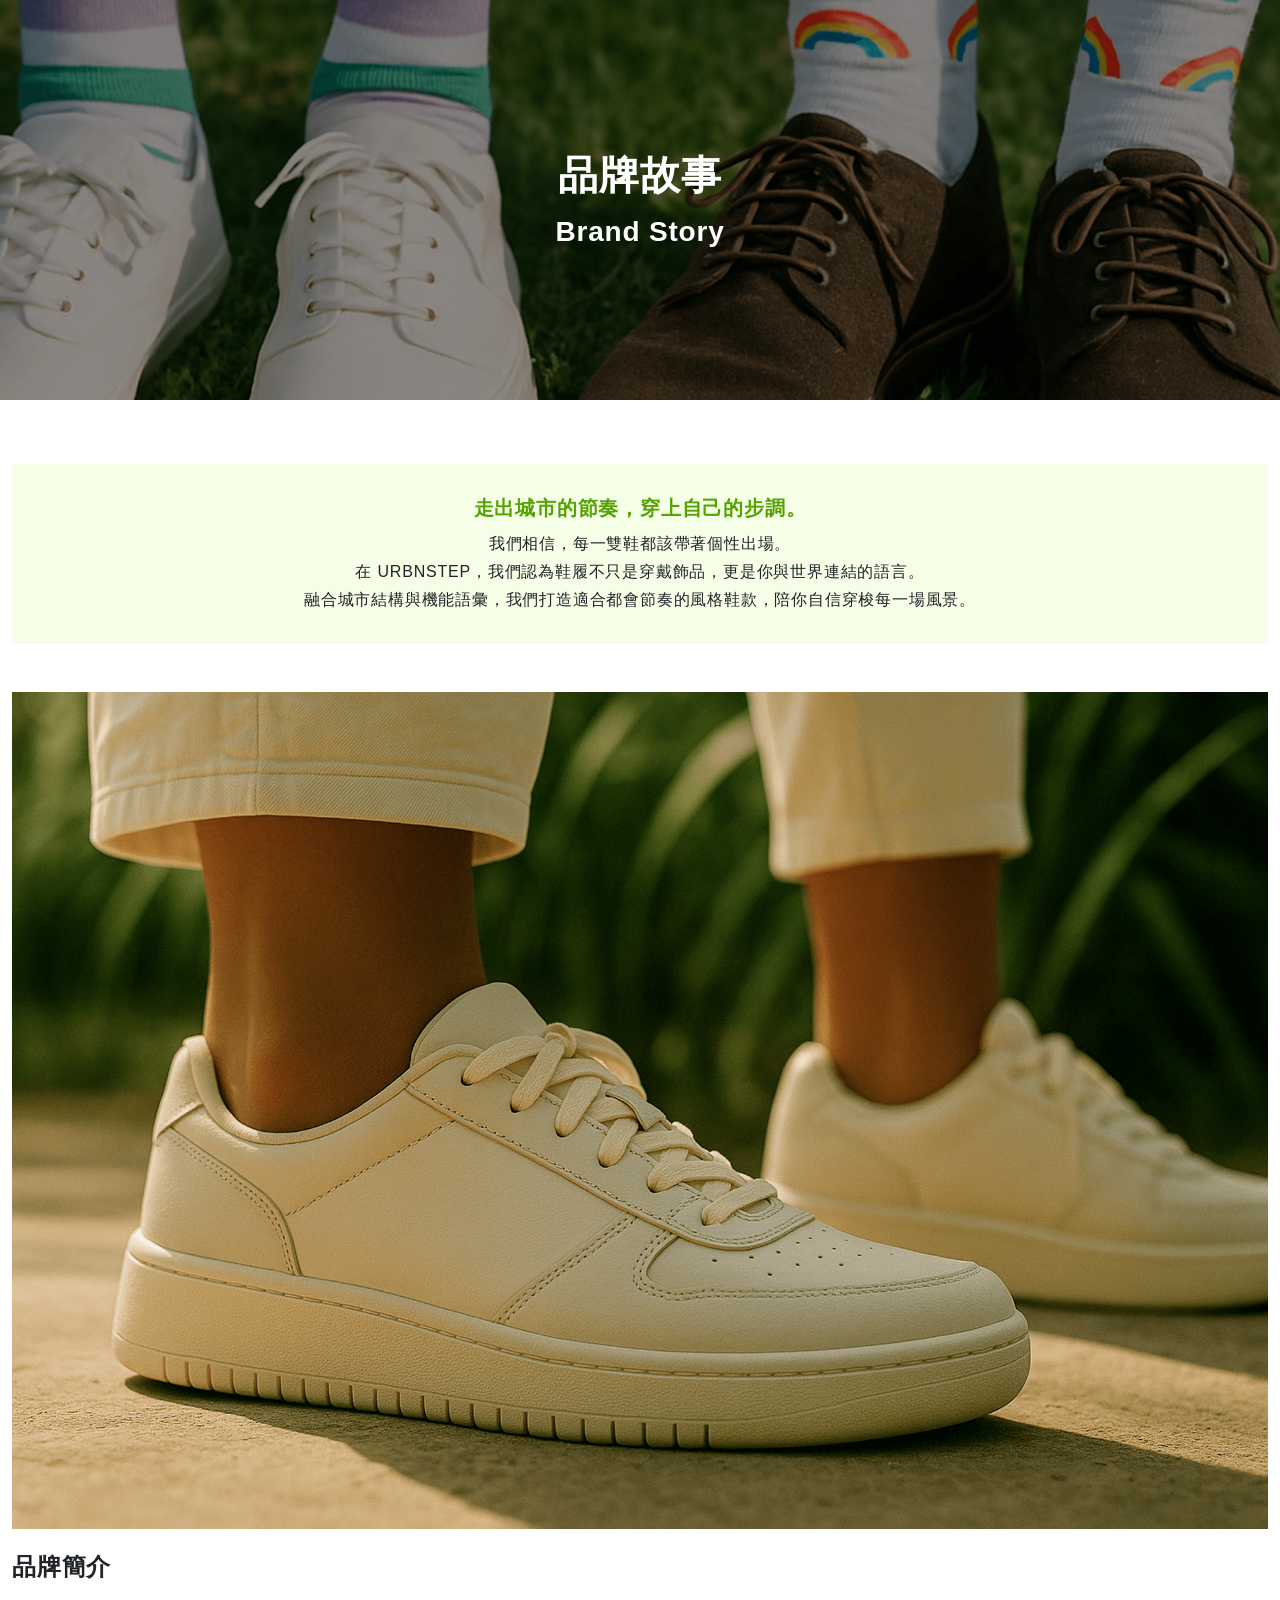
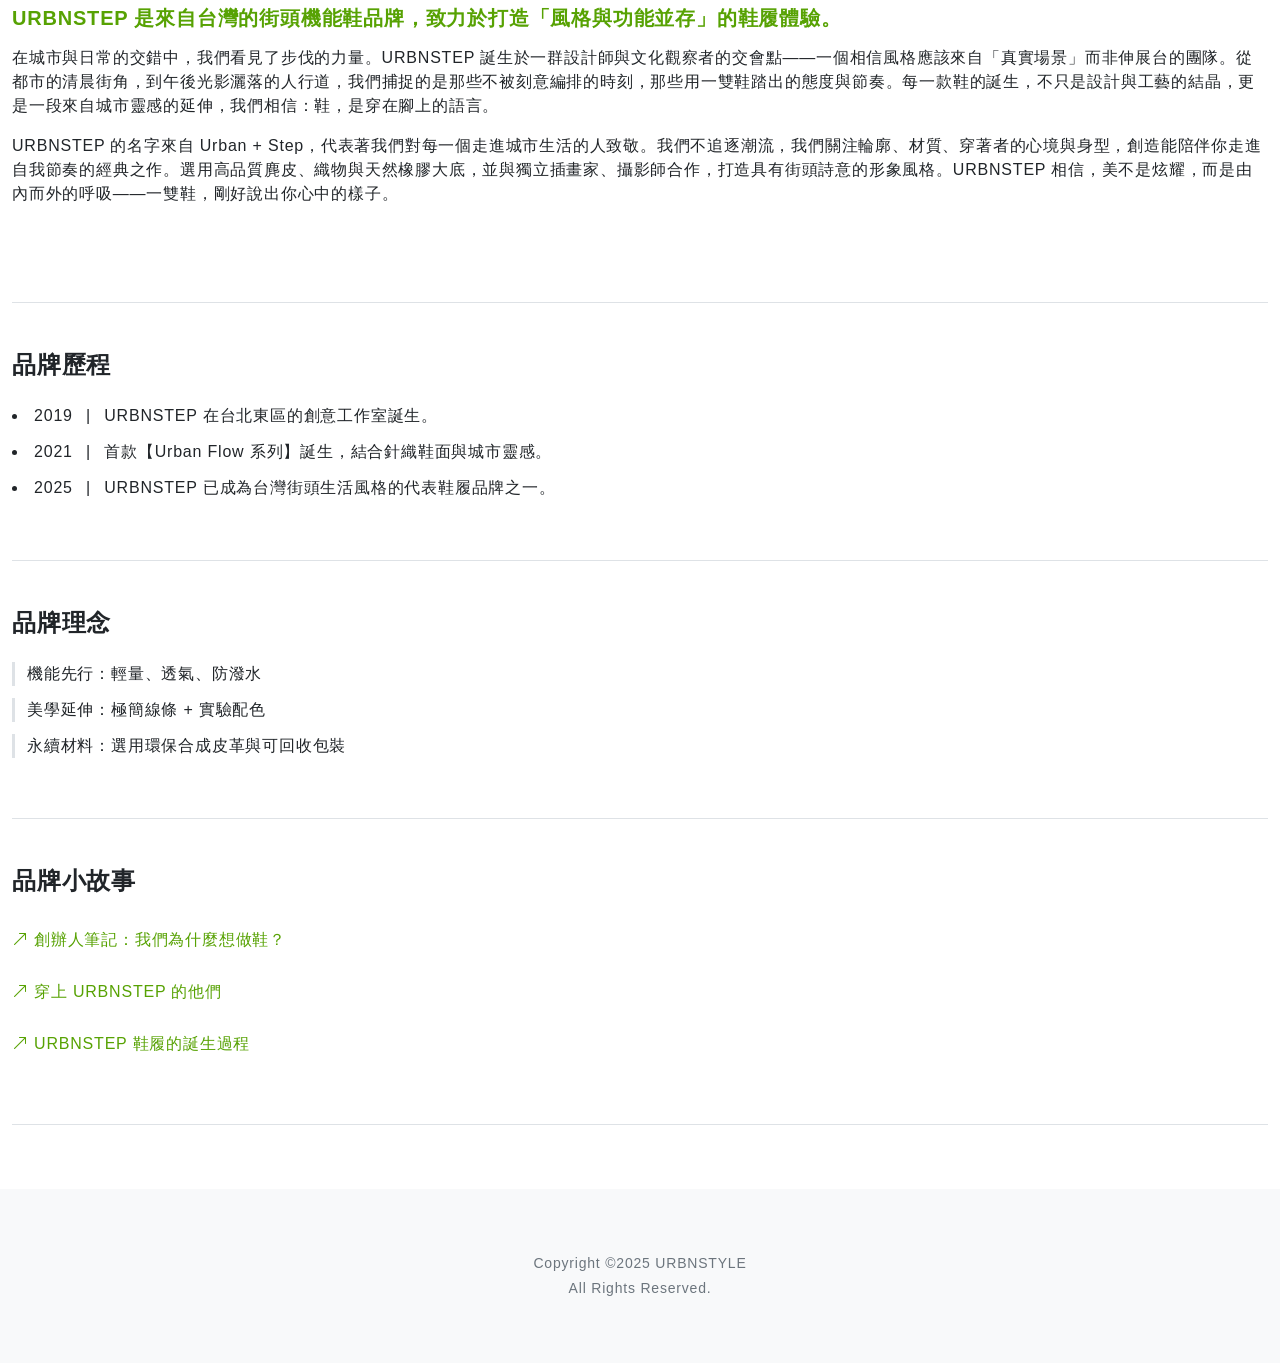
==== brand-story.html @ 911541c4 "init" ====
<!DOCTYPE html>
<html lang="zh-TW">
<head>
    <meta charset="UTF-8">
    <meta name="viewport" content="width=device-width, initial-scale=1.0">
    <title>品牌故事 | URBNSTEP</title>

    <link rel="stylesheet" href="./stylesheets/all.css">
    <link rel="stylesheet" href="./stylesheets/brand-story.css">

    <!--bootstrap icons-->
    <link rel="stylesheet" href="https://cdn.jsdelivr.net/npm/bootstrap-icons/font/bootstrap-icons.css">
    <link rel="stylesheet" href="https://fonts.googleapis.com/css2?family=Material+Symbols+Outlined:opsz,wght,FILL,GRAD@20..48,100..700,0..1,-25..0" />
</head>
<body>
    <header>
        <div class="container">
            <div class="header-title margin-bottom-5xl">
                <h1 class="headings-h1 margin-bottom-m">品牌故事</h1>
                <h3 class="headings-h3">Brand Story</h3>
            </div>
        </div>
    </header>
    <main>
        <div class="container">
            <div class="slogan margin-bottom-3xl">
                <h5 class="headings-h5 margin-bottom-s">走出城市的節奏，穿上自己的步調。</h5>
                <div class="slogan-content paragraph-md">
                    <p class="margin-bottom-xxs">我們相信，每一雙鞋都該帶著個性出場。</p>
                    <p class="margin-bottom-xxs">在 URBNSTEP，我們認為鞋履不只是穿戴飾品，更是你與世界連結的語言。</p>
                    <p>融合城市結構與機能語彙，我們打造適合都會節奏的風格鞋款，陪你自信穿梭每一場風景。</p>
                </div>
            </div>
            <div class="introduction margin-bottom-3xl">
                <img src="./img/about.png" alt="brand photo" class="margin-bottom-l">
                <h4 class="headings-h4 margin-bottom-l">品牌簡介</h4>
                <div class="introduction-article padding-bottom-3xl bottom-line">
                    <h5 class="headings-h5 margin-bottom-m">URBNSTEP 是來自台灣的街頭機能鞋品牌，致力於打造「風格與功能並存」的鞋履體驗。</h5>
                    <div class="introduction-article-content paragraph-md">
                        <p class="margin-bottom-m">在城市與日常的交錯中，我們看見了步伐的力量。URBNSTEP 誕生於一群設計師與文化觀察者的交會點——一個相信風格應該來自「真實場景」而非伸展台的團隊。從都市的清晨街角，到午後光影灑落的人行道，我們捕捉的是那些不被刻意編排的時刻，那些用一雙鞋踏出的態度與節奏。每一款鞋的誕生，不只是設計與工藝的結晶，更是一段來自城市靈感的延伸，我們相信：鞋，是穿在腳上的語言。</p>
                        <p class="margin-bottom-3xl">URBNSTEP 的名字來自 Urban + Step，代表著我們對每一個走進城市生活的人致敬。我們不追逐潮流，我們關注輪廓、材質、穿著者的心境與身型，創造能陪伴你走進自我節奏的經典之作。選用高品質麂皮、織物與天然橡膠大底，並與獨立插畫家、攝影師合作，打造具有街頭詩意的形象風格。URBNSTEP 相信，美不是炫耀，而是由內而外的呼吸——一雙鞋，剛好說出你心中的樣子。</p>
                    </div>
                </div>
            </div>
            <div class="history margin-bottom-3xl">
                <h4 class="headings-h4 margin-bottom-l">品牌歷程</h4>
                <div class="history-event paragraph-md padding-bottom-3xl bottom-line">
                    <ol>
                        <li class="margin-bottom-s">
                            <span class="margin-right8">2019</span>
                            <span class="history-event-list">
                                <span class="margin-right8">|</span>
                                <span>URBNSTEP 在台北東區的創意工作室誕生。</span>
                            </span>
                        </li>
                        <li class="margin-bottom-s">
                            <span class="margin-right8">2021</span>
                            <span class="history-event-list">
                                <span class="margin-right8">|</span>
                                <span>首款【Urban Flow 系列】誕生，結合針織鞋面與城市靈感。</span>
                            </span>
                        </li>
                        <li class="margin-bottom-s">
                            <span class="margin-right8">2025</span>
                            <span class="history-event-list">
                                <span class="margin-right8">|</span>
                                <span>URBNSTEP 已成為台灣街頭生活風格的代表鞋履品牌之一。</span>
                            </span>
                        </li>
                    </ol>
                </div>
            </div>
            <div class="concept margin-bottom-3xl">
                <h4 class="headings-h4 margin-bottom-l">品牌理念</h4>
                <div class="concept-content paragraph-md padding-bottom-3xl bottom-line">
                    <ul>
                        <li class="margin-bottom-s concept-list-border">機能先行：輕量、透氣、防潑水</li>
                        <li class="margin-bottom-s concept-list-border">美學延伸：極簡線條 + 實驗配色</li>
                        <li class="margin-bottom-s concept-list-border">永續材料：選用環保合成皮革與可回收包裝</li>
                    </ul>
                </div>
            </div>
            <div class="story margin-bottom-5xl">
                <h4 class="headings-h4 margin-bottom-l">品牌小故事</h4>
                <div class="story-content paragraph-md padding-bottom-3xl bottom-line">
                    <ul>
                        <li class="margin-bottom-s"><a href="#">
                            <i class="bi bi-arrow-up-right"></i>
                            <span story-content-link>創辦人筆記：我們為什麼想做鞋？</span>
                        </a></li>
                        <li class="margin-bottom-s"><a href="#">
                            <i class="bi bi-arrow-up-right"></i>
                            <span story-content-link>穿上 URBNSTEP 的他們</span>
                        </a></li>
                        <li class="margin-bottom-s"><a href="#">
                            <i class="bi bi-arrow-up-right"></i>
                            <span story-content-link>URBNSTEP 鞋履的誕生過程</span>
                        </a></li>
                    </ul>
                </div>
            </div>
        </div>
    </main>
    <footer>
        <div class="container paragraph-sm">
            <div class="footer-copyright">
                <p class="margin-bottom-xxs">Copyright ©2025 URBNSTYLE</p>
                <p>All Rights Reserved.</p>
            </div>
        </div>
    </footer>

</body>
</html>
---- stylesheets/all.css ----
@charset "UTF-8";
/* http://meyerweb.com/eric/tools/css/reset/ 
   v2.0 | 20110126
   License: none (public domain)
*/
html, body, div, span, applet, object, iframe,
h1, h2, h3, h4, h5, h6, p, blockquote, pre,
a, abbr, acronym, address, big, cite, code,
del, dfn, em, img, ins, kbd, q, s, samp,
small, strike, strong, sub, sup, tt, var,
b, u, i, center,
dl, dt, dd, ol, ul, li,
fieldset, form, label, legend,
table, caption, tbody, tfoot, thead, tr, th, td,
article, aside, canvas, details, embed,
figure, figcaption, footer, header, hgroup,
menu, nav, output, ruby, section, summary,
time, mark, audio, video {
  margin: 0;
  padding: 0;
  border: 0;
  font-size: 100%;
  font: inherit;
  vertical-align: baseline;
}

/* HTML5 display-role reset for older browsers */
article, aside, details, figcaption, figure,
footer, header, hgroup, menu, nav, section {
  display: block;
}

body {
  line-height: 1;
}

ol, ul {
  list-style: none;
}

blockquote, q {
  quotes: none;
}

blockquote:before, blockquote:after,
q:before, q:after {
  content: "";
  content: none;
}

table {
  border-collapse: collapse;
  border-spacing: 0;
}

/* 全域都套用border-box
    包含了padding和border的區域
*/
*, *::before, *::after {
  box-sizing: border-box;
}

a {
  text-decoration: none;
  color: inherit;
  display: block;
}

/* 清除圖片底部預設的空隙：img預設為inline元素，會依照文字基線（baseline）進行垂直對齊，因此會在底部保留約3~5px的空間，用來容納文字的descender 
    處理方式1：display:block
        將圖片改為區塊元素，直接避免 inline 元素的基線空隙問題
    處理方式2：vertical-align: middle
        保留 inline 特性，調整圖片與文字基線的對齊方式
設定img為流動圖片，避免破版*/
img {
  display: block;
  max-width: 100%;
  height: auto;
}

button {
  font: inherit;
  color: inherit;
  background-color: transparent;
  border: none;
}

:root {
  --column: 12; /* 拆分成12格網格系統 */
  --gutter: 24px; /* gutter配置24px */
}

.col-2 {
  --span: 2;
  --gap-count: calc(var(--span) - 1);
  width: calc((100% - var(--gutter) * (var(--column) - 1)) / var(--column) * var(--span) + var(--gutter) * var(--gap-count));
}

.col-3 {
  --span: 3;
  --gap-count: calc(var(--span) - 1);
  width: calc((100% - var(--gutter) * (var(--column) - 1)) / var(--column) * var(--span) + var(--gutter) * var(--gap-count));
}

.col-5 {
  --span: 5;
  --gap-count: calc(var(--span) - 1);
  width: calc((100% - var(--gutter) * (var(--column) - 1)) / var(--column) * var(--span) + var(--gutter) * var(--gap-count));
}

.col-7 {
  --span: 7;
  --gap-count: calc(var(--span) - 1);
  width: calc((100% - var(--gutter) * (var(--column) - 1)) / var(--column) * var(--span) + var(--gutter) * var(--gap-count));
}

.col-10 {
  --span: 10;
  --gap-count: calc(var(--span) - 1);
  width: calc((100% - var(--gutter) * (var(--column) - 1)) / var(--column) * var(--span) + var(--gutter) * var(--gap-count));
}

.display1 {
  font-size: 4rem;
  line-height: 1.2;
  font-weight: 700;
}

.display2 {
  font-size: 3rem;
  line-height: 1.2;
  font-weight: 700;
}

.headings-h1 {
  font-size: 2.5rem;
  line-height: 1.2;
  font-weight: 700;
}

.headings-h2 {
  font-size: 2rem;
  line-height: 1.2;
  font-weight: 700;
}

.headings-h3 {
  font-size: 1.75rem;
  line-height: 1.2;
  font-weight: 700;
}

.headings-h4 {
  font-size: 1.5rem;
  line-height: 1.2;
  font-weight: 700;
}

.headings-h5 {
  font-size: 1.25rem;
  line-height: 1.2;
  font-weight: 700;
}

.headings-h6 {
  font-size: 1rem;
  line-height: 1.2;
  font-weight: 700;
}

.label-lg {
  font-size: 1.25rem;
  line-height: 1.5;
  font-weight: 500;
}

.label-md {
  font-size: 1rem;
  line-height: 1.5;
  font-weight: 500;
}

.label-sm {
  font-size: 0.875rem;
  line-height: 1.5;
  font-weight: 500;
}

.label-xs {
  font-size: 0.75rem;
  line-height: 1.5;
  font-weight: 500;
}

.paragraph-lg {
  font-size: 1.25rem;
  line-height: 1.5;
  font-weight: 400;
}

.paragraph-md {
  font-size: 1rem;
  line-height: 1.5;
  font-weight: 400;
}

.paragraph-sm {
  font-size: 0.875rem;
  line-height: 1.5;
  font-weight: 400;
}

.paragraph-xs {
  font-size: 0.75rem;
  line-height: 1.5;
  font-weight: 400;
}

.spacing-xxs {
  gap: 4px;
}

.margin-bottom-xxs {
  margin-bottom: 4px;
}

.spacing-xs {
  gap: 8px;
}

.margin-bottom-xs {
  margin-bottom: 8px;
}

.spacing-s {
  gap: 12px;
}

.margin-bottom-s {
  margin-bottom: 12px;
}

.spacing-m {
  gap: 16px;
}

.margin-bottom-m {
  margin-bottom: 16px;
}

.spacing-l {
  gap: 24px;
}

.margin-bottom-l {
  margin-bottom: 24px;
}

.spacing-xl {
  gap: 32px;
}

.margin-bottom-xl {
  margin-bottom: 32px;
}

.spacing-2xl {
  gap: 40px;
}

.spacing-3xl {
  gap: 48px;
}

.margin-bottom-3xl {
  margin-bottom: 48px;
}

.padding-bottom-3xl {
  padding-bottom: 48px;
}

.spacing-4xl {
  gap: 56px;
}

.spacing-5xl {
  gap: 64px;
}

.margin-bottom-5xl {
  margin-bottom: 64px;
}

.spacing-6xl {
  gap: 80px;
}

.radius-sm {
  border-radius: 4px;
}

.radius-md {
  border-radius: 12px;
}

.radius-rounded {
  border-radius: 1000px;
}

.d-flex {
  display: flex;
}

.flex-column {
  flex-direction: column;
}

.flex-wrap {
  flex-wrap: wrap;
}

.jcsb {
  justify-content: space-between;
}

.jcc {
  justify-content: center;
}

.align-center {
  align-items: center;
}

body {
  letter-spacing: 0.05em;
  font-family: "Noto Sans TC", sans-serif;
  color: #212529;
  margin: 0 auto;
}

/* 避免畫面縮小時貼其邊界，左右保留12px留白，並將最大寬度設為1296+24= 1320*/
.container {
  max-width: 1320px;
  margin: 0 auto;
  padding: 0px 12px;
  width: 100%;
}/*# sourceMappingURL=all.css.map */
---- stylesheets/brand-story.css ----
@charset "UTF-8";
/* http://meyerweb.com/eric/tools/css/reset/ 
   v2.0 | 20110126
   License: none (public domain)
*/
html, body, div, span, applet, object, iframe,
h1, h2, h3, h4, h5, h6, p, blockquote, pre,
a, abbr, acronym, address, big, cite, code,
del, dfn, em, img, ins, kbd, q, s, samp,
small, strike, strong, sub, sup, tt, var,
b, u, i, center,
dl, dt, dd, ol, ul, li,
fieldset, form, label, legend,
table, caption, tbody, tfoot, thead, tr, th, td,
article, aside, canvas, details, embed,
figure, figcaption, footer, header, hgroup,
menu, nav, output, ruby, section, summary,
time, mark, audio, video {
  margin: 0;
  padding: 0;
  border: 0;
  font-size: 100%;
  font: inherit;
  vertical-align: baseline;
}

/* HTML5 display-role reset for older browsers */
article, aside, details, figcaption, figure,
footer, header, hgroup, menu, nav, section {
  display: block;
}

body {
  line-height: 1;
}

ol, ul {
  list-style: none;
}

blockquote, q {
  quotes: none;
}

blockquote:before, blockquote:after,
q:before, q:after {
  content: "";
  content: none;
}

table {
  border-collapse: collapse;
  border-spacing: 0;
}

/* 全域都套用border-box
    包含了padding和border的區域
*/
*, *::before, *::after {
  box-sizing: border-box;
}

a {
  text-decoration: none;
  color: inherit;
  display: block;
}

/* 清除圖片底部預設的空隙：img預設為inline元素，會依照文字基線（baseline）進行垂直對齊，因此會在底部保留約3~5px的空間，用來容納文字的descender 
    處理方式1：display:block
        將圖片改為區塊元素，直接避免 inline 元素的基線空隙問題
    處理方式2：vertical-align: middle
        保留 inline 特性，調整圖片與文字基線的對齊方式
設定img為流動圖片，避免破版*/
img {
  display: block;
  max-width: 100%;
  height: auto;
}

button {
  font: inherit;
  color: inherit;
  background-color: transparent;
  border: none;
}

:root {
  --column: 12; /* 拆分成12格網格系統 */
  --gutter: 24px; /* gutter配置24px */
}

.col-2 {
  --span: 2;
  --gap-count: calc(var(--span) - 1);
  width: calc((100% - var(--gutter) * (var(--column) - 1)) / var(--column) * var(--span) + var(--gutter) * var(--gap-count));
}

.col-3 {
  --span: 3;
  --gap-count: calc(var(--span) - 1);
  width: calc((100% - var(--gutter) * (var(--column) - 1)) / var(--column) * var(--span) + var(--gutter) * var(--gap-count));
}

.col-5 {
  --span: 5;
  --gap-count: calc(var(--span) - 1);
  width: calc((100% - var(--gutter) * (var(--column) - 1)) / var(--column) * var(--span) + var(--gutter) * var(--gap-count));
}

.col-7 {
  --span: 7;
  --gap-count: calc(var(--span) - 1);
  width: calc((100% - var(--gutter) * (var(--column) - 1)) / var(--column) * var(--span) + var(--gutter) * var(--gap-count));
}

.col-10 {
  --span: 10;
  --gap-count: calc(var(--span) - 1);
  width: calc((100% - var(--gutter) * (var(--column) - 1)) / var(--column) * var(--span) + var(--gutter) * var(--gap-count));
}

.display1 {
  font-size: 4rem;
  line-height: 1.2;
  font-weight: 700;
}

.display2 {
  font-size: 3rem;
  line-height: 1.2;
  font-weight: 700;
}

.headings-h1 {
  font-size: 2.5rem;
  line-height: 1.2;
  font-weight: 700;
}

.headings-h2 {
  font-size: 2rem;
  line-height: 1.2;
  font-weight: 700;
}

.headings-h3 {
  font-size: 1.75rem;
  line-height: 1.2;
  font-weight: 700;
}

.headings-h4 {
  font-size: 1.5rem;
  line-height: 1.2;
  font-weight: 700;
}

.headings-h5 {
  font-size: 1.25rem;
  line-height: 1.2;
  font-weight: 700;
}

.headings-h6 {
  font-size: 1rem;
  line-height: 1.2;
  font-weight: 700;
}

.label-lg {
  font-size: 1.25rem;
  line-height: 1.5;
  font-weight: 500;
}

.label-md {
  font-size: 1rem;
  line-height: 1.5;
  font-weight: 500;
}

.label-sm {
  font-size: 0.875rem;
  line-height: 1.5;
  font-weight: 500;
}

.label-xs {
  font-size: 0.75rem;
  line-height: 1.5;
  font-weight: 500;
}

.paragraph-lg {
  font-size: 1.25rem;
  line-height: 1.5;
  font-weight: 400;
}

.paragraph-md {
  font-size: 1rem;
  line-height: 1.5;
  font-weight: 400;
}

.paragraph-sm {
  font-size: 0.875rem;
  line-height: 1.5;
  font-weight: 400;
}

.paragraph-xs {
  font-size: 0.75rem;
  line-height: 1.5;
  font-weight: 400;
}

.spacing-xxs {
  gap: 4px;
}

.margin-bottom-xxs {
  margin-bottom: 4px;
}

.spacing-xs {
  gap: 8px;
}

.margin-bottom-xs {
  margin-bottom: 8px;
}

.spacing-s {
  gap: 12px;
}

.margin-bottom-s {
  margin-bottom: 12px;
}

.spacing-m {
  gap: 16px;
}

.margin-bottom-m {
  margin-bottom: 16px;
}

.spacing-l {
  gap: 24px;
}

.margin-bottom-l {
  margin-bottom: 24px;
}

.spacing-xl {
  gap: 32px;
}

.margin-bottom-xl {
  margin-bottom: 32px;
}

.spacing-2xl {
  gap: 40px;
}

.spacing-3xl {
  gap: 48px;
}

.margin-bottom-3xl {
  margin-bottom: 48px;
}

.padding-bottom-3xl {
  padding-bottom: 48px;
}

.spacing-4xl {
  gap: 56px;
}

.spacing-5xl {
  gap: 64px;
}

.margin-bottom-5xl {
  margin-bottom: 64px;
}

.spacing-6xl {
  gap: 80px;
}

.radius-sm {
  border-radius: 4px;
}

.radius-md {
  border-radius: 12px;
}

.radius-rounded {
  border-radius: 1000px;
}

.d-flex {
  display: flex;
}

.flex-column {
  flex-direction: column;
}

.flex-wrap {
  flex-wrap: wrap;
}

.jcsb {
  justify-content: space-between;
}

.jcc {
  justify-content: center;
}

.align-center {
  align-items: center;
}

body {
  letter-spacing: 0.05em;
  font-family: "Noto Sans TC", sans-serif;
  color: #212529;
  margin: 0 auto;
}

/* 避免畫面縮小時貼其邊界，左右保留12px留白，並將最大寬度設為1296+24= 1320*/
.container {
  max-width: 1320px;
  margin: 0 auto;
  padding: 0px 12px;
  width: 100%;
}

/* 可以先將所有物件加上邊框，來判斷範圍
    border會佔據距離，outline不會

*,*:before,*:after{
	outline: 1px solid red;
}
*/
header {
  background-image: url(../img/hero.png);
  background-size: cover;
  background-position: center;
}

.header-title {
  color: #FFFFFF;
  padding-top: 151px;
  padding-bottom: 151px;
  text-align: center;
}

.headings-h5 {
  color: #57A203;
}

.slogan {
  text-align: center;
  padding: 32px;
  background-color: #F5FEE7;
}

.bottom-line {
  border-bottom: 1px solid #DEE2E6;
}

.margin-right8 {
  margin-right: 8px;
}

.history-event ol {
  list-style-type: disc;
  list-style-position: inside;
}

.concept-list-border {
  border-left: 3px solid #DEE2E6;
  text-indent: 12px;
}

.story-content {
  color: #57A203;
}
.story-content-link {
  border-bottom: 1px solid #57A203;
  margin-left: 4px;
}
.story-content ul li a {
  padding-top: 8px;
  padding-bottom: 8px;
}

footer {
  background-color: #F8F9FA;
  color: #6C757D;
  text-align: center;
}
footer .footer-copyright {
  padding-top: 64px;
  padding-bottom: 64px;
}/*# sourceMappingURL=brand-story.css.map */
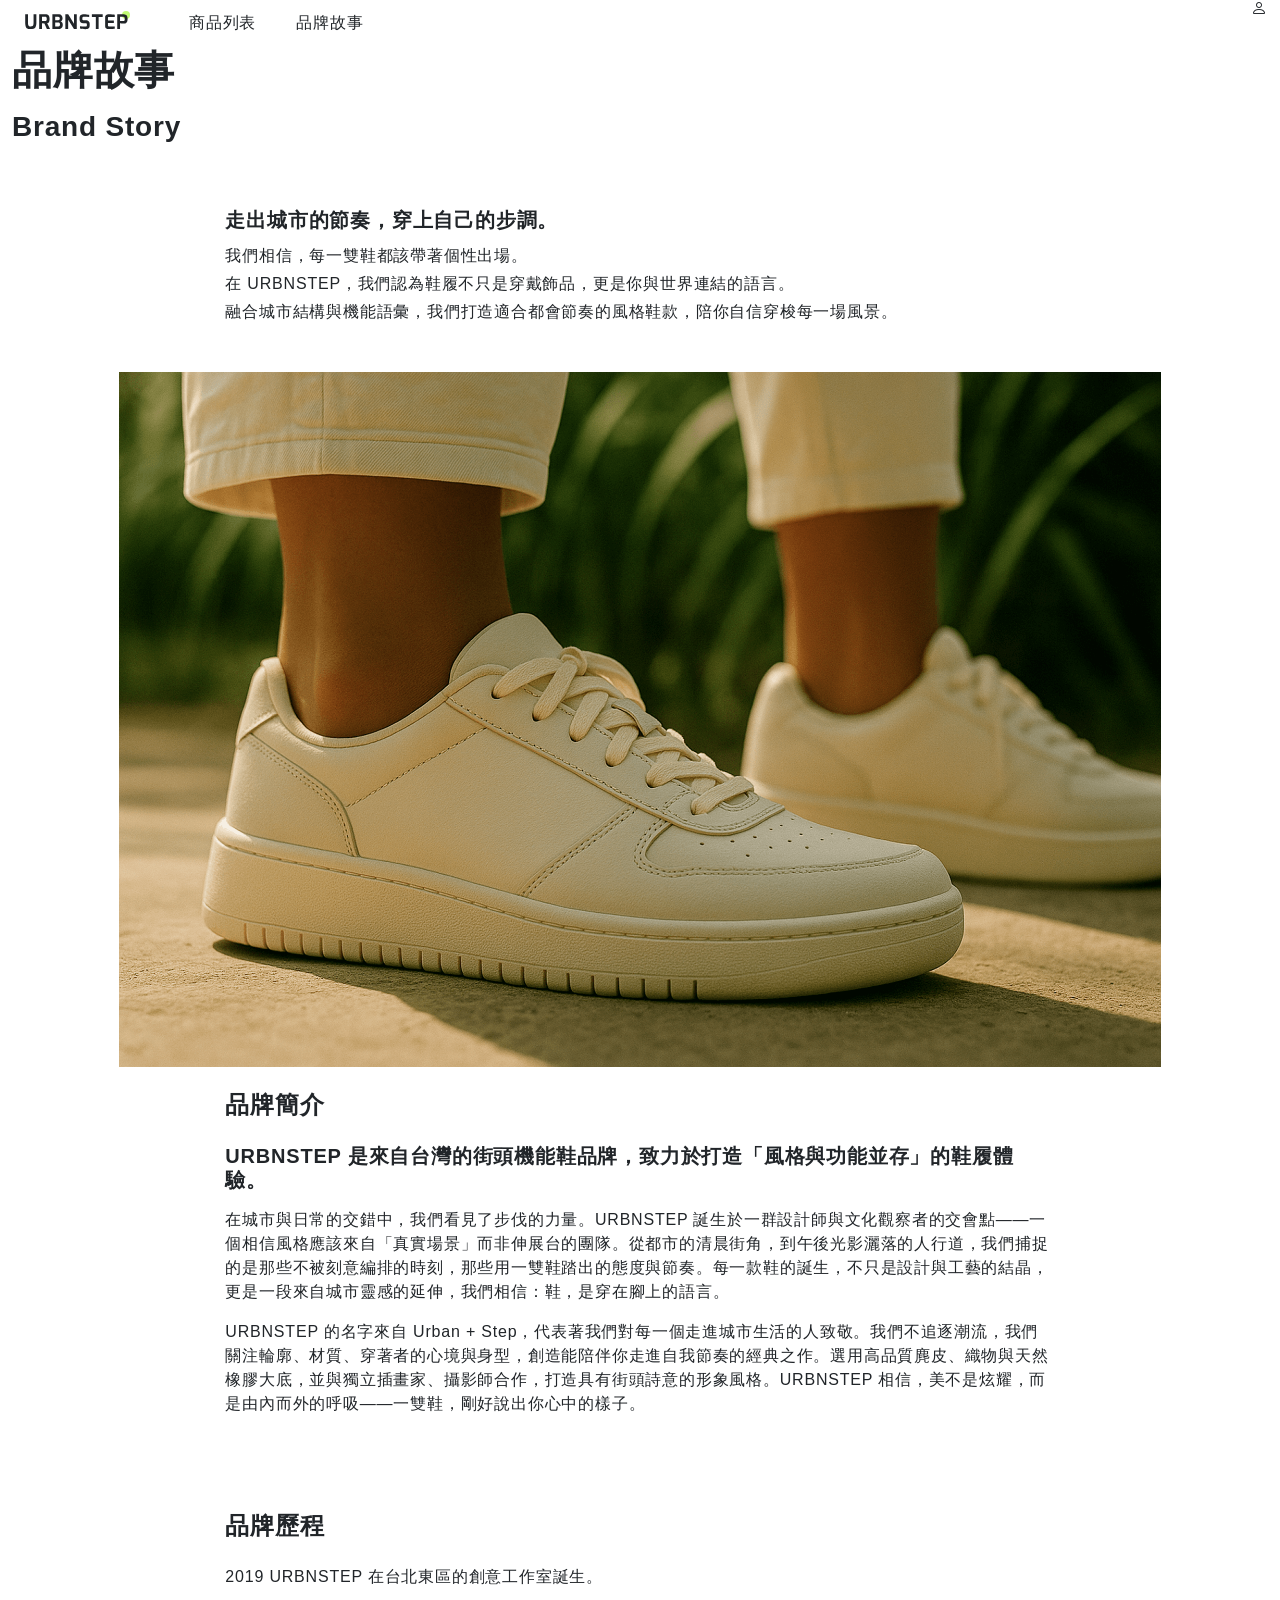
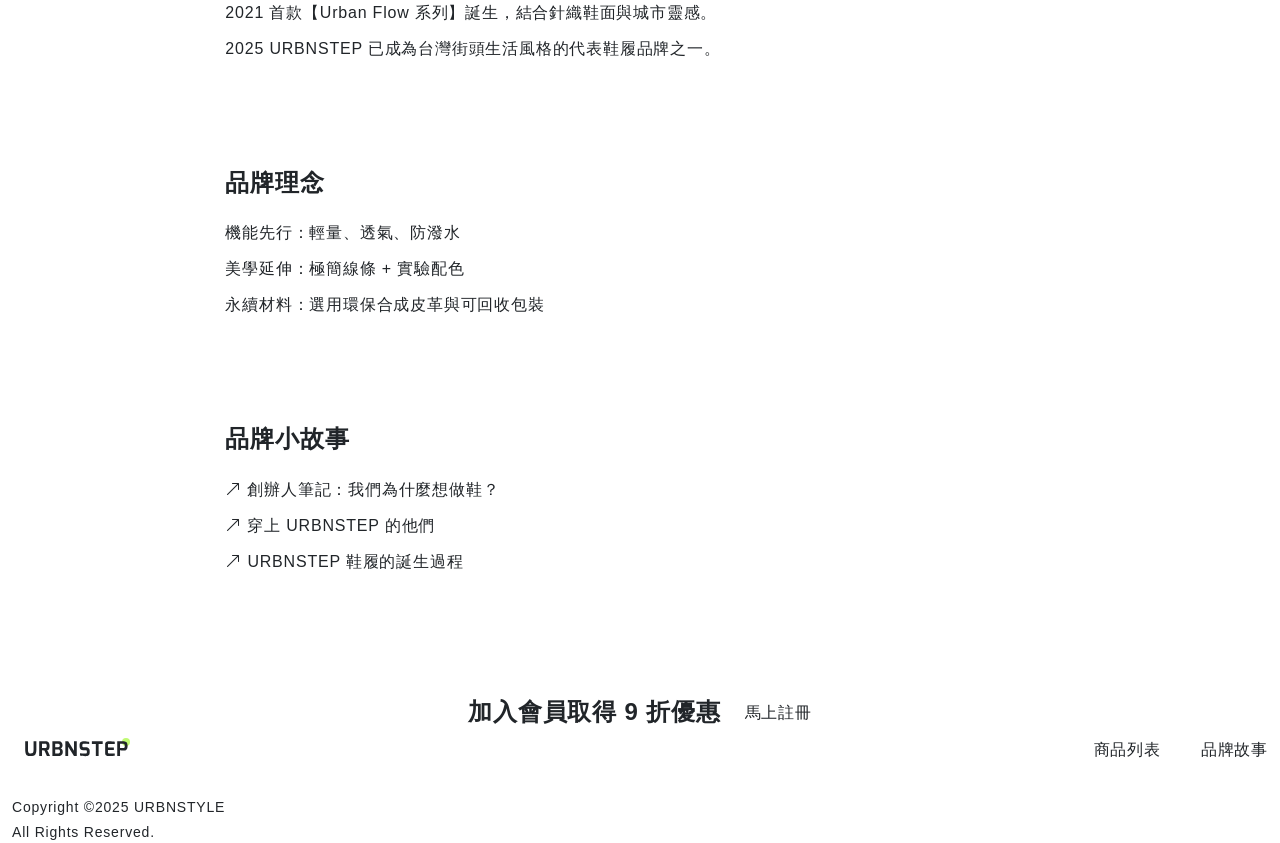
==== commit c8d1c9d4: "RWD: product -detail page" ====
--- a/brand-story.html
+++ b/brand-story.html
@@ -15,100 +15,135 @@
 <body>
     <header>
         <div class="container">
-            <div class="header-title margin-bottom-5xl">
-                <h1 class="headings-h1 margin-bottom-m">品牌故事</h1>
-                <h3 class="headings-h3">Brand Story</h3>
+            <div class="header-area d-flex jcsb">
+                <div class="header-area-nav d-flex spacing-3xl align-center">
+                    <a href="index.html"><img src="./img/logo.svg" alt="logo link"></a>
+                    <div class="header-nav-link label-md d-mb-none">
+                        <ul class="d-flex spacing-2xl">
+                            <li><a href="product-list.html">商品列表</a></li>
+                            <li><a href="brand-story.html">品牌故事</a></li>
+                        </ul>
+                    </div>
+                </div>
+                <div class="header-area-member">
+                    <a href="login.html"><i class="bi bi-person"></i></a>
+                </div> 
             </div>
         </div>
     </header>
+    <div class="brand">
+        <div class="container">
+            <div class="brand-title margin-bottom-5xl margin-bottom-mb-xl margin-bottom-mb-xs">
+                <h1 class="headings-h1 margin-bottom-m headings-mb-h3">品牌故事</h1>
+                <h3 class="headings-h3 headings-mb-h5">Brand Story</h3>
+            </div>
+        </div>
+    </div>
     <main>
         <div class="container">
-            <div class="slogan margin-bottom-3xl">
-                <h5 class="headings-h5 margin-bottom-s">走出城市的節奏，穿上自己的步調。</h5>
-                <div class="slogan-content paragraph-md">
-                    <p class="margin-bottom-xxs">我們相信，每一雙鞋都該帶著個性出場。</p>
-                    <p class="margin-bottom-xxs">在 URBNSTEP，我們認為鞋履不只是穿戴飾品，更是你與世界連結的語言。</p>
-                    <p>融合城市結構與機能語彙，我們打造適合都會節奏的風格鞋款，陪你自信穿梭每一場風景。</p>
-                </div>
-            </div>
-            <div class="introduction margin-bottom-3xl">
-                <img src="./img/about.png" alt="brand photo" class="margin-bottom-l">
-                <h4 class="headings-h4 margin-bottom-l">品牌簡介</h4>
-                <div class="introduction-article padding-bottom-3xl bottom-line">
-                    <h5 class="headings-h5 margin-bottom-m">URBNSTEP 是來自台灣的街頭機能鞋品牌，致力於打造「風格與功能並存」的鞋履體驗。</h5>
-                    <div class="introduction-article-content paragraph-md">
-                        <p class="margin-bottom-m">在城市與日常的交錯中，我們看見了步伐的力量。URBNSTEP 誕生於一群設計師與文化觀察者的交會點——一個相信風格應該來自「真實場景」而非伸展台的團隊。從都市的清晨街角，到午後光影灑落的人行道，我們捕捉的是那些不被刻意編排的時刻，那些用一雙鞋踏出的態度與節奏。每一款鞋的誕生，不只是設計與工藝的結晶，更是一段來自城市靈感的延伸，我們相信：鞋，是穿在腳上的語言。</p>
-                        <p class="margin-bottom-3xl">URBNSTEP 的名字來自 Urban + Step，代表著我們對每一個走進城市生活的人致敬。我們不追逐潮流，我們關注輪廓、材質、穿著者的心境與身型，創造能陪伴你走進自我節奏的經典之作。選用高品質麂皮、織物與天然橡膠大底，並與獨立插畫家、攝影師合作，打造具有街頭詩意的形象風格。URBNSTEP 相信，美不是炫耀，而是由內而外的呼吸——一雙鞋，剛好說出你心中的樣子。</p>
+            <div class="layout col-8 m0-auto col-mb-12">
+                <div class="slogan margin-bottom-3xl margin-bottom-mb-xl">
+                    <h5 class="headings-h5 margin-bottom-s text-mb-start">走出城市的節奏，穿上自己的步調。</h5>
+                    <div class="slogan-content paragraph-md">
+                        <p class="margin-bottom-xxs text-mb-start">我們相信，每一雙鞋都該帶著個性出場。</p>
+                        <p class="margin-bottom-xxs text-mb-start">在 URBNSTEP，我們認為鞋履不只是穿戴飾品，更是你與世界連結的語言。</p>
+                        <p class="text-mb-start">融合城市結構與機能語彙，我們打造適合都會節奏的風格鞋款，陪你自信穿梭每一場風景。</p>
                     </div>
                 </div>
             </div>
-            <div class="history margin-bottom-3xl">
-                <h4 class="headings-h4 margin-bottom-l">品牌歷程</h4>
-                <div class="history-event paragraph-md padding-bottom-3xl bottom-line">
-                    <ol>
-                        <li class="margin-bottom-s">
-                            <span class="margin-right8">2019</span>
-                            <span class="history-event-list">
-                                <span class="margin-right8">|</span>
-                                <span>URBNSTEP 在台北東區的創意工作室誕生。</span>
-                            </span>
-                        </li>
-                        <li class="margin-bottom-s">
-                            <span class="margin-right8">2021</span>
-                            <span class="history-event-list">
-                                <span class="margin-right8">|</span>
-                                <span>首款【Urban Flow 系列】誕生，結合針織鞋面與城市靈感。</span>
-                            </span>
-                        </li>
-                        <li class="margin-bottom-s">
-                            <span class="margin-right8">2025</span>
-                            <span class="history-event-list">
-                                <span class="margin-right8">|</span>
-                                <span>URBNSTEP 已成為台灣街頭生活風格的代表鞋履品牌之一。</span>
-                            </span>
-                        </li>
-                    </ol>
+            <div class="introduction margin-bottom-3xl margin-bottom-mb-xl">
+                <div class="layout col-10 m0-auto col-mb-12">
+                    <img src="./img/about.png" alt="brand photo" class="margin-bottom-l margin-bottom-mb-m">
+                </div>
+                <div class="layout col-8 m0-auto col-mb-12">
+                    <h4 class="headings-h4 margin-bottom-l margin-bottom-mb-m headings-mb-h5">品牌簡介</h4>
+                    <div class="introduction-article padding-bottom-3xl bottom-line">
+                        <h5 class="headings-h5 margin-bottom-m margin-bottom-mb-s headings-mb-h6">URBNSTEP 是來自台灣的街頭機能鞋品牌，致力於打造「風格與功能並存」的鞋履體驗。</h5>
+                        <div class="introduction-article-content paragraph-md">
+                            <p class="margin-bottom-m margin-bottom-mb-s">在城市與日常的交錯中，我們看見了步伐的力量。URBNSTEP 誕生於一群設計師與文化觀察者的交會點——一個相信風格應該來自「真實場景」而非伸展台的團隊。從都市的清晨街角，到午後光影灑落的人行道，我們捕捉的是那些不被刻意編排的時刻，那些用一雙鞋踏出的態度與節奏。每一款鞋的誕生，不只是設計與工藝的結晶，更是一段來自城市靈感的延伸，我們相信：鞋，是穿在腳上的語言。</p>
+                            <p>URBNSTEP 的名字來自 Urban + Step，代表著我們對每一個走進城市生活的人致敬。我們不追逐潮流，我們關注輪廓、材質、穿著者的心境與身型，創造能陪伴你走進自我節奏的經典之作。選用高品質麂皮、織物與天然橡膠大底，並與獨立插畫家、攝影師合作，打造具有街頭詩意的形象風格。URBNSTEP 相信，美不是炫耀，而是由內而外的呼吸——一雙鞋，剛好說出你心中的樣子。</p>
+                        </div>
+                    </div>
                 </div>
             </div>
-            <div class="concept margin-bottom-3xl">
-                <h4 class="headings-h4 margin-bottom-l">品牌理念</h4>
-                <div class="concept-content paragraph-md padding-bottom-3xl bottom-line">
-                    <ul>
-                        <li class="margin-bottom-s concept-list-border">機能先行：輕量、透氣、防潑水</li>
-                        <li class="margin-bottom-s concept-list-border">美學延伸：極簡線條 + 實驗配色</li>
-                        <li class="margin-bottom-s concept-list-border">永續材料：選用環保合成皮革與可回收包裝</li>
-                    </ul>
+            <div class="history margin-bottom-3xl margin-bottom-mb-xl">
+                <div class="layout col-8 m0-auto col-mb-12">
+                    <h4 class="headings-h4 margin-bottom-l margin-bottom-mb-m headings-mb-h5">品牌歷程</h4>
+                    <div class="history-event paragraph-md padding-bottom-3xl bottom-line">
+                        <ol>
+                            <li class="margin-bottom-s">
+                                <span>2019</span>
+                                <span>URBNSTEP 在台北東區的創意工作室誕生。</span>
+                            </li>
+                            <li class="margin-bottom-s">
+                                <span>2021</span>
+                                <span>首款【Urban Flow 系列】誕生，結合針織鞋面與城市靈感。</span>
+                            </li>
+                            <li class="margin-bottom-s">
+                                <span>2025</span>
+                                <span>URBNSTEP 已成為台灣街頭生活風格的代表鞋履品牌之一。</span>
+                            </li>
+                        </ol>
+                    </div>
                 </div>
             </div>
-            <div class="story margin-bottom-5xl">
-                <h4 class="headings-h4 margin-bottom-l">品牌小故事</h4>
-                <div class="story-content paragraph-md padding-bottom-3xl bottom-line">
-                    <ul>
-                        <li class="margin-bottom-s"><a href="#">
-                            <i class="bi bi-arrow-up-right"></i>
-                            <span story-content-link>創辦人筆記：我們為什麼想做鞋？</span>
-                        </a></li>
-                        <li class="margin-bottom-s"><a href="#">
-                            <i class="bi bi-arrow-up-right"></i>
-                            <span story-content-link>穿上 URBNSTEP 的他們</span>
-                        </a></li>
-                        <li class="margin-bottom-s"><a href="#">
-                            <i class="bi bi-arrow-up-right"></i>
-                            <span story-content-link>URBNSTEP 鞋履的誕生過程</span>
-                        </a></li>
-                    </ul>
+            <div class="concept margin-bottom-3xl margin-bottom-mb-xl">
+                <div class="layout col-8 m0-auto col-mb-12">
+                    <h4 class="headings-h4 margin-bottom-l margin-bottom-mb-m headings-mb-h5">品牌理念</h4>
+                    <div class="concept-content paragraph-md padding-bottom-3xl bottom-line">
+                        <ul>
+                            <li class="margin-bottom-s concept-list-border">機能先行：輕量、透氣、防潑水</li>
+                            <li class="margin-bottom-s concept-list-border">美學延伸：極簡線條 + 實驗配色</li>
+                            <li class="margin-bottom-s concept-list-border">永續材料：選用環保合成皮革與可回收包裝</li>
+                        </ul>
+                    </div>
+                </div>
+            </div>
+            <div class="story margin-bottom-5xl margin-bottom-mb-xl">
+                <div class="layout col-8 m0-auto col-mb-12">
+                    <h4 class="headings-h4 margin-bottom-l margin-bottom-mb-m headings-mb-h5">品牌小故事</h4>
+                    <div class="story-content paragraph-md padding-bottom-3xl bottom-line">
+                        <ul>
+                            <li class="margin-bottom-s"><a href="#">
+                                <i class="bi bi-arrow-up-right"></i>
+                                <span class="story-content-link">創辦人筆記：我們為什麼想做鞋？</span>
+                            </a></li>
+                            <li class="margin-bottom-s"><a href="#">
+                                <i class="bi bi-arrow-up-right"></i>
+                                <span class="story-content-link">穿上 URBNSTEP 的他們</span>
+                            </a></li>
+                            <li class="margin-bottom-s"><a href="#">
+                                <i class="bi bi-arrow-up-right"></i>
+                                <span class="story-content-link">URBNSTEP 鞋履的誕生過程</span>
+                            </a></li>
+                        </ul>
+                    </div>
                 </div>
             </div>
         </div>
     </main>
+    <div class="coupon">
+        <div class="container">
+            <div class="coupon-content d-flex jcc align-center spacing-l spacing-mb-m">
+                <h4 class="headings-h4 headings-mb-h5">加入會員取得 9 折優惠</h4>
+                <a href="sign-up.html" class="label-md radius-sm">馬上註冊</a>
+            </div>
+        </div>
+    </div>
     <footer>
-        <div class="container paragraph-sm">
-            <div class="footer-copyright">
+        <div class="container">
+            <div class="footer-nav d-flex jcsb margin-bottom-l margin-bottom-mb-m align-center d-mb-column align-mb-start spacing-mb-xs">
+                <a href="index.html"><img src="./img/logo.svg" alt="logo link"></a>
+                <div class="footer-nav-link label-md d-flex spacing-2xl d-mb-column spacing-mb-xxs px-mb-12">
+                    <a href="product-list.html">商品列表</a>
+                    <a href="brand-story.html">品牌故事</a>
+                </div>
+            </div>
+            <div class="footer-copyright paragraph-sm">
                 <p class="margin-bottom-xxs">Copyright ©2025 URBNSTYLE</p>
                 <p>All Rights Reserved.</p>
             </div>
         </div>
     </footer>
-
 </body>
 </html>
--- a/stylesheets/all.css
+++ b/stylesheets/all.css
@@ -76,6 +76,7 @@
   display: block;
   max-width: 100%;
   height: auto;
+  vertical-align: middle;
 }
 
 button {
@@ -108,12 +109,24 @@
   width: calc((100% - var(--gutter) * (var(--column) - 1)) / var(--column) * var(--span) + var(--gutter) * var(--gap-count));
 }
 
+.col-6 {
+  --span: 6;
+  --gap-count: calc(var(--span) - 1);
+  width: calc((100% - var(--gutter) * (var(--column) - 1)) / var(--column) * var(--span) + var(--gutter) * var(--gap-count));
+}
+
 .col-7 {
   --span: 7;
   --gap-count: calc(var(--span) - 1);
   width: calc((100% - var(--gutter) * (var(--column) - 1)) / var(--column) * var(--span) + var(--gutter) * var(--gap-count));
 }
 
+.col-8 {
+  --span: 8;
+  --gap-count: calc(var(--span) - 1);
+  width: calc((100% - var(--gutter) * (var(--column) - 1)) / var(--column) * var(--span) + var(--gutter) * var(--gap-count));
+}
+
 .col-10 {
   --span: 10;
   --gap-count: calc(var(--span) - 1);
@@ -264,6 +277,10 @@
   margin-bottom: 32px;
 }
 
+.padding-bottom-xl {
+  padding-bottom: 32px;
+}
+
 .spacing-2xl {
   gap: 40px;
 }
@@ -296,6 +313,10 @@
   gap: 80px;
 }
 
+.radius-xs {
+  border-radius: 2px;
+}
+
 .radius-sm {
   border-radius: 4px;
 }
@@ -332,6 +353,121 @@
   align-items: center;
 }
 
+/* 把右邊多餘的空間往左排 */
+.ml-auto {
+  margin-left: auto;
+}
+
+.m0-auto {
+  margin: 0 auto;
+}
+
+.d-none {
+  display: none;
+}
+
+@media (max-width: 543px) {
+  .label-mb-sm {
+    font-size: 0.875rem;
+    line-height: 1.5;
+    font-weight: 500;
+  }
+  .label-mb-md {
+    font-size: 1rem;
+    line-height: 1.5;
+    font-weight: 500;
+  }
+  .headings-mb-h3 {
+    font-size: 1.75rem;
+    line-height: 1.2;
+    font-weight: 700;
+  }
+  .headings-mb-h4 {
+    font-size: 1.5rem;
+    line-height: 1.2;
+    font-weight: 700;
+  }
+  .headings-mb-h5 {
+    font-size: 1.25rem;
+    line-height: 1.2;
+    font-weight: 700;
+  }
+  .headings-mb-h6 {
+    font-size: 1rem;
+    line-height: 1.2;
+    font-weight: 700;
+  }
+  .paragraph-mb-sm {
+    font-size: 0.875rem;
+    line-height: 1.5;
+    font-weight: 400;
+  }
+  .spacing-mb-0 {
+    gap: 0px;
+  }
+  .spacing-mb-xxs {
+    gap: 4px;
+  }
+  .spacing-mb-xs {
+    gap: 8px;
+  }
+  .margin-bottom-mb-xs {
+    margin-bottom: 8px;
+  }
+  .margin-bottom-mb-s {
+    margin-bottom: 12px;
+  }
+  .spacing-mb-m {
+    gap: 16px;
+  }
+  .margin-bottom-mb-m {
+    margin-bottom: 16px;
+  }
+  .spacing-mb-l {
+    gap: 24px;
+  }
+  .margin-bottom-mb-xl {
+    margin-bottom: 32px;
+  }
+  .px-mb-12 {
+    padding: 0px 12px;
+  }
+  /* 在md以下，原本隱藏的要打開 */
+  .d-mb-block {
+    display: block;
+  }
+  /* 在md以下，原本打開的要隱藏 */
+  .d-mb-none {
+    display: none;
+  }
+  .d-mb-column {
+    flex-direction: column;
+  }
+  .d-mb-flex {
+    display: flex;
+  }
+  .flex-mb-nowrap {
+    flex-wrap: nowrap;
+  }
+  .align-mb-start {
+    align-items: start;
+  }
+  .align-mb-center {
+    align-items: center;
+  }
+  .text-mb-start {
+    text-align: start;
+  }
+  .w-md-full {
+    width: 100%;
+    height: auto;
+  }
+  .col-mb-12 {
+    --span: 12;
+    --gap-count: calc(var(--span) - 1);
+    width: calc((100% - var(--gutter) * (var(--column) - 1)) / var(--column) * var(--span) + var(--gutter) * var(--gap-count));
+  }
+}
 body {
   letter-spacing: 0.05em;
   font-family: "Noto Sans TC", sans-serif;
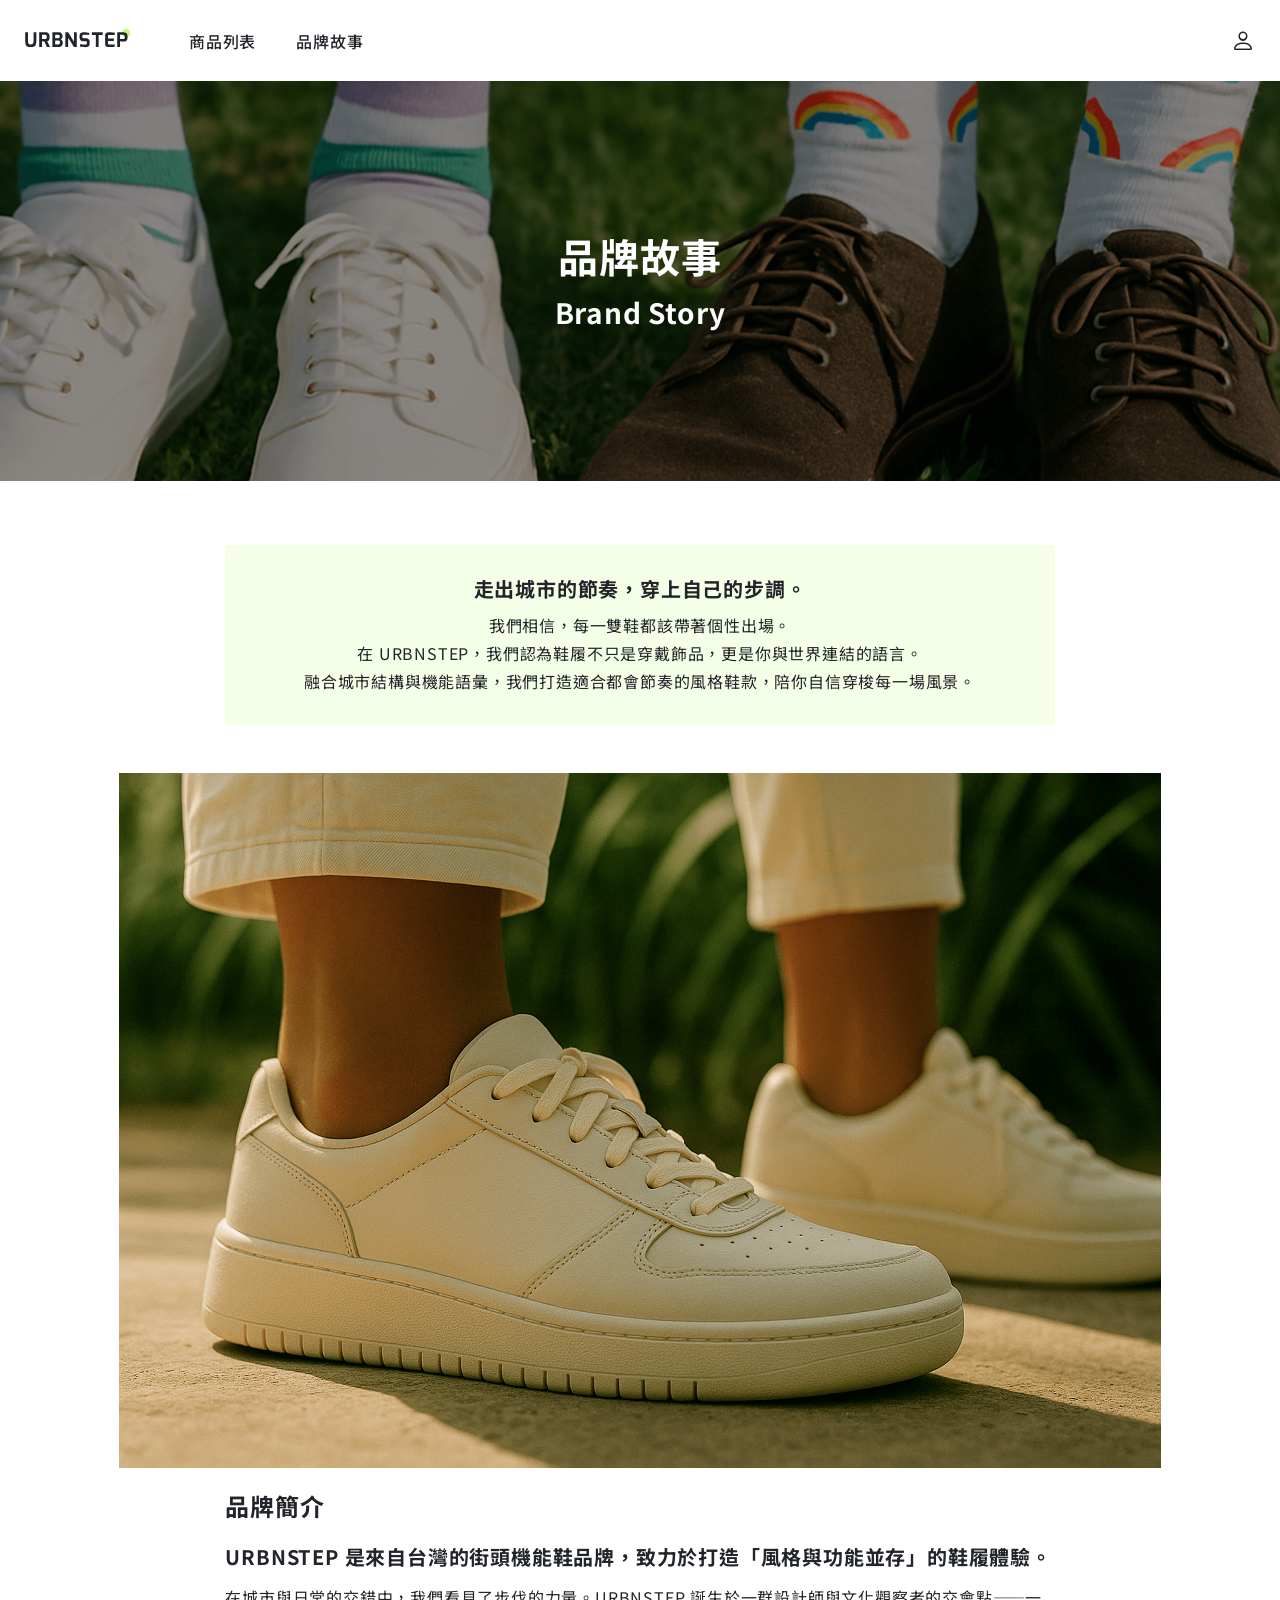
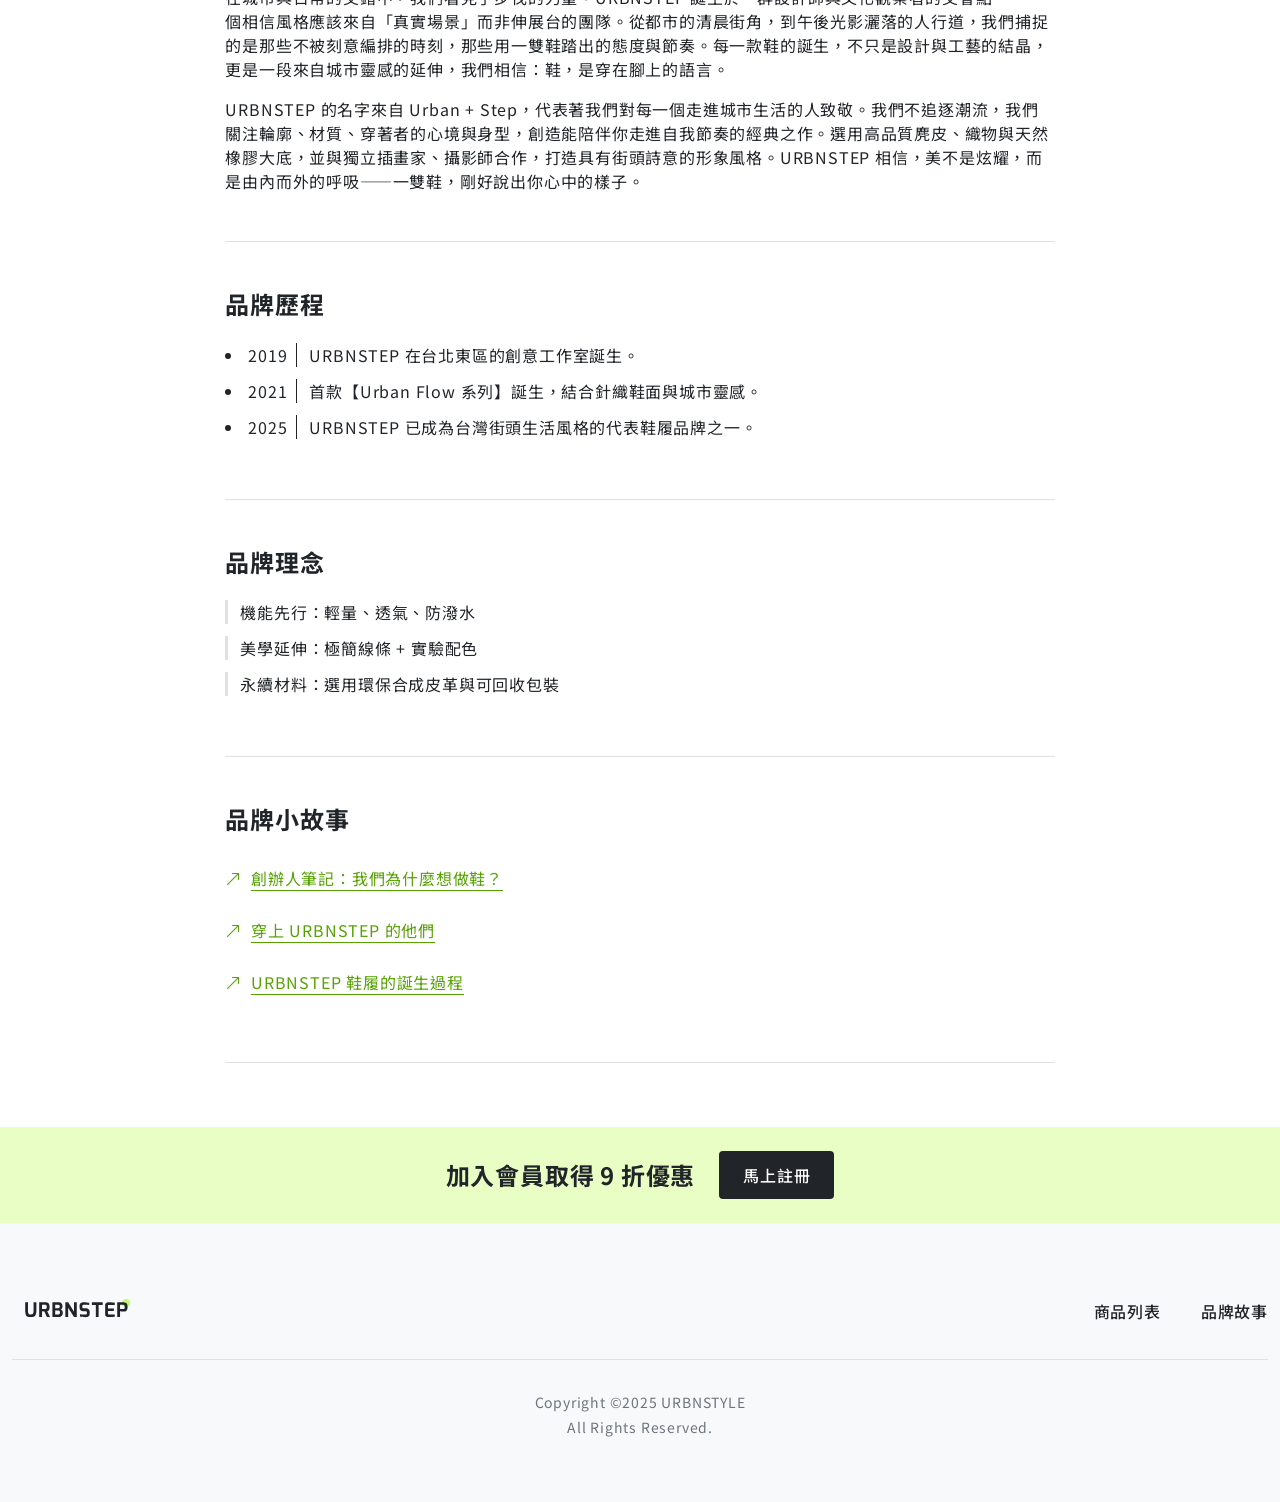
==== commit 05445fb5: "deploy again" ====
--- a/brand-story.html
+++ b/brand-story.html
@@ -11,6 +11,12 @@
     <!--bootstrap icons-->
     <link rel="stylesheet" href="https://cdn.jsdelivr.net/npm/bootstrap-icons/font/bootstrap-icons.css">
     <link rel="stylesheet" href="https://fonts.googleapis.com/css2?family=Material+Symbols+Outlined:opsz,wght,FILL,GRAD@20..48,100..700,0..1,-25..0" />
+
+    <!--google font: Noto Sans TC-->
+    <link rel="preconnect" href="https://fonts.googleapis.com">
+    <link rel="preconnect" href="https://fonts.gstatic.com" crossorigin>
+    <link href="https://fonts.googleapis.com/css2?family=Noto+Sans+TC:wght@100..900&display=swap" rel="stylesheet">
+
 </head>
 <body>
     <header>
--- a/stylesheets/all.css
+++ b/stylesheets/all.css
@@ -76,7 +76,6 @@
   display: block;
   max-width: 100%;
   height: auto;
-  vertical-align: middle;
 }
 
 button {
@@ -103,6 +102,12 @@
   width: calc((100% - var(--gutter) * (var(--column) - 1)) / var(--column) * var(--span) + var(--gutter) * var(--gap-count));
 }
 
+.col-4 {
+  --span: 4;
+  --gap-count: calc(var(--span) - 1);
+  width: calc((100% - var(--gutter) * (var(--column) - 1)) / var(--column) * var(--span) + var(--gutter) * var(--gap-count));
+}
+
 .col-5 {
   --span: 5;
   --gap-count: calc(var(--span) - 1);
@@ -351,6 +356,10 @@
 
 .align-center {
   align-items: center;
+}
+
+.align-start {
+  align-items: start;
 }
 
 /* 把右邊多餘的空間往左排 */
@@ -367,6 +376,11 @@
 }
 
 @media (max-width: 543px) {
+  .display-mb-2 {
+    font-size: 3rem;
+    line-height: 1.2;
+    font-weight: 700;
+  }
   .label-mb-sm {
     font-size: 0.875rem;
     line-height: 1.5;
@@ -402,6 +416,11 @@
     line-height: 1.5;
     font-weight: 400;
   }
+  .paragraph-mb-md {
+    font-size: 1rem;
+    line-height: 1.5;
+    font-weight: 400;
+  }
   .spacing-mb-0 {
     gap: 0px;
   }
@@ -414,6 +433,9 @@
   .margin-bottom-mb-xs {
     margin-bottom: 8px;
   }
+  .spacing-mb-s {
+    gap: 12px;
+  }
   .margin-bottom-mb-s {
     margin-bottom: 12px;
   }
@@ -426,8 +448,14 @@
   .spacing-mb-l {
     gap: 24px;
   }
+  .margin-bottom-mb-l {
+    margin-bottom: 24px;
+  }
   .margin-bottom-mb-xl {
     margin-bottom: 32px;
+  }
+  .margin-bottom-mb-2xl {
+    margin-bottom: 40px;
   }
   .px-mb-12 {
     padding: 0px 12px;
@@ -445,6 +473,9 @@
   }
   .d-mb-flex {
     display: flex;
+  }
+  .jcsb-mb {
+    justify-content: space-between;
   }
   .flex-mb-nowrap {
     flex-wrap: nowrap;
@@ -481,4 +512,123 @@
   margin: 0 auto;
   padding: 0px 12px;
   width: 100%;
+}
+
+.main-product-section-list-card,
+.recommend-card,
+.hover-selected,
+.main-items-card,
+.main-content-card,
+.hot-content-list,
+.series-card-item1,
+.series-card-item2,
+.series-card-item3,
+.series-card-item4 {
+  border-radius: 8px;
+  position: relative;
+  overflow: hidden;
+}
+.main-product-section-list-card::after,
+.recommend-card::after,
+.hover-selected::after,
+.main-items-card::after,
+.main-content-card::after,
+.hot-content-list::after,
+.series-card-item1::after,
+.series-card-item2::after,
+.series-card-item3::after,
+.series-card-item4::after {
+  content: "";
+  position: absolute;
+  inset: 0;
+  background: rgba(0, 0, 0, 0.15);
+  opacity: 0;
+  transition: opacity 0.3s ease;
+  pointer-events: none;
+}
+.main-product-section-list-card:hover::after,
+.recommend-card:hover::after,
+.hover-selected:hover::after,
+.main-items-card:hover::after,
+.main-content-card:hover::after,
+.hot-content-list:hover::after,
+.series-card-item1:hover::after,
+.series-card-item2:hover::after,
+.series-card-item3:hover::after,
+.series-card-item4:hover::after {
+  opacity: 1;
+}
+
+.header-area {
+  padding: 16px 0;
+}
+.header-area-member a {
+  padding: 12px;
+}
+.header-area-member a i {
+  font-size: 24px;
+}
+.header-area-member a:hover {
+  color: #57A203;
+}
+
+.header-nav-link a {
+  padding: 12px 0;
+}
+.header-nav-link a:hover {
+  color: #57A203;
+}
+
+.header-mb-nav-link li {
+  width: 50%;
+  text-align: center;
+}
+.header-mb-nav-link a {
+  padding: 12px 0;
+}
+
+.coupon {
+  background-color: #E8FEC5;
+}
+.coupon-content {
+  padding: 24px 0;
+  margin-top: 48px;
+}
+@media (max-width: 576px) {
+  .coupon-content {
+    margin-top: 24px;
+  }
+}
+.coupon-content a {
+  color: #FFFFFF;
+  background-color: #212529;
+  padding: 12px 24px;
+}
+@media (max-width: 576px) {
+  .coupon-content a {
+    padding: 8px 16px;
+  }
+}
+
+footer {
+  background-color: #F8F9FA;
+  padding: 64px 0;
+}
+@media (max-width: 576px) {
+  footer {
+    padding: 32px 0;
+  }
+}
+
+.footer-nav-link a {
+  padding: 12px 0;
+}
+.footer-nav-link a:hover {
+  color: #57A203;
+}
+.footer-copyright {
+  color: #6C757D;
+  padding-top: 32px;
+  text-align: center;
+  border-top: 1px solid #DEE2E6;
 }/*# sourceMappingURL=all.css.map */
--- a/stylesheets/brand-story.css
+++ b/stylesheets/brand-story.css
@@ -0,0 +1,710 @@
+@charset "UTF-8";
+/* http://meyerweb.com/eric/tools/css/reset/ 
+   v2.0 | 20110126
+   License: none (public domain)
+*/
+html, body, div, span, applet, object, iframe,
+h1, h2, h3, h4, h5, h6, p, blockquote, pre,
+a, abbr, acronym, address, big, cite, code,
+del, dfn, em, img, ins, kbd, q, s, samp,
+small, strike, strong, sub, sup, tt, var,
+b, u, i, center,
+dl, dt, dd, ol, ul, li,
+fieldset, form, label, legend,
+table, caption, tbody, tfoot, thead, tr, th, td,
+article, aside, canvas, details, embed,
+figure, figcaption, footer, header, hgroup,
+menu, nav, output, ruby, section, summary,
+time, mark, audio, video {
+  margin: 0;
+  padding: 0;
+  border: 0;
+  font-size: 100%;
+  font: inherit;
+  vertical-align: baseline;
+}
+
+/* HTML5 display-role reset for older browsers */
+article, aside, details, figcaption, figure,
+footer, header, hgroup, menu, nav, section {
+  display: block;
+}
+
+body {
+  line-height: 1;
+}
+
+ol, ul {
+  list-style: none;
+}
+
+blockquote, q {
+  quotes: none;
+}
+
+blockquote:before, blockquote:after,
+q:before, q:after {
+  content: "";
+  content: none;
+}
+
+table {
+  border-collapse: collapse;
+  border-spacing: 0;
+}
+
+/* 全域都套用border-box
+    包含了padding和border的區域
+*/
+*, *::before, *::after {
+  box-sizing: border-box;
+}
+
+a {
+  text-decoration: none;
+  color: inherit;
+  display: block;
+}
+
+/* 清除圖片底部預設的空隙：img預設為inline元素，會依照文字基線（baseline）進行垂直對齊，因此會在底部保留約3~5px的空間，用來容納文字的descender 
+    處理方式1：display:block
+        將圖片改為區塊元素，直接避免 inline 元素的基線空隙問題
+    處理方式2：vertical-align: middle
+        保留 inline 特性，調整圖片與文字基線的對齊方式
+設定img為流動圖片，避免破版*/
+img {
+  display: block;
+  max-width: 100%;
+  height: auto;
+}
+
+button {
+  font: inherit;
+  color: inherit;
+  background-color: transparent;
+  border: none;
+}
+
+:root {
+  --column: 12; /* 拆分成12格網格系統 */
+  --gutter: 24px; /* gutter配置24px */
+}
+
+.col-2 {
+  --span: 2;
+  --gap-count: calc(var(--span) - 1);
+  width: calc((100% - var(--gutter) * (var(--column) - 1)) / var(--column) * var(--span) + var(--gutter) * var(--gap-count));
+}
+
+.col-3 {
+  --span: 3;
+  --gap-count: calc(var(--span) - 1);
+  width: calc((100% - var(--gutter) * (var(--column) - 1)) / var(--column) * var(--span) + var(--gutter) * var(--gap-count));
+}
+
+.col-4 {
+  --span: 4;
+  --gap-count: calc(var(--span) - 1);
+  width: calc((100% - var(--gutter) * (var(--column) - 1)) / var(--column) * var(--span) + var(--gutter) * var(--gap-count));
+}
+
+.col-5 {
+  --span: 5;
+  --gap-count: calc(var(--span) - 1);
+  width: calc((100% - var(--gutter) * (var(--column) - 1)) / var(--column) * var(--span) + var(--gutter) * var(--gap-count));
+}
+
+.col-6 {
+  --span: 6;
+  --gap-count: calc(var(--span) - 1);
+  width: calc((100% - var(--gutter) * (var(--column) - 1)) / var(--column) * var(--span) + var(--gutter) * var(--gap-count));
+}
+
+.col-7 {
+  --span: 7;
+  --gap-count: calc(var(--span) - 1);
+  width: calc((100% - var(--gutter) * (var(--column) - 1)) / var(--column) * var(--span) + var(--gutter) * var(--gap-count));
+}
+
+.col-8 {
+  --span: 8;
+  --gap-count: calc(var(--span) - 1);
+  width: calc((100% - var(--gutter) * (var(--column) - 1)) / var(--column) * var(--span) + var(--gutter) * var(--gap-count));
+}
+
+.col-10 {
+  --span: 10;
+  --gap-count: calc(var(--span) - 1);
+  width: calc((100% - var(--gutter) * (var(--column) - 1)) / var(--column) * var(--span) + var(--gutter) * var(--gap-count));
+}
+
+.display1 {
+  font-size: 4rem;
+  line-height: 1.2;
+  font-weight: 700;
+}
+
+.display2 {
+  font-size: 3rem;
+  line-height: 1.2;
+  font-weight: 700;
+}
+
+.headings-h1 {
+  font-size: 2.5rem;
+  line-height: 1.2;
+  font-weight: 700;
+}
+
+.headings-h2 {
+  font-size: 2rem;
+  line-height: 1.2;
+  font-weight: 700;
+}
+
+.headings-h3 {
+  font-size: 1.75rem;
+  line-height: 1.2;
+  font-weight: 700;
+}
+
+.headings-h4 {
+  font-size: 1.5rem;
+  line-height: 1.2;
+  font-weight: 700;
+}
+
+.headings-h5 {
+  font-size: 1.25rem;
+  line-height: 1.2;
+  font-weight: 700;
+}
+
+.headings-h6 {
+  font-size: 1rem;
+  line-height: 1.2;
+  font-weight: 700;
+}
+
+.label-lg {
+  font-size: 1.25rem;
+  line-height: 1.5;
+  font-weight: 500;
+}
+
+.label-md {
+  font-size: 1rem;
+  line-height: 1.5;
+  font-weight: 500;
+}
+
+.label-sm {
+  font-size: 0.875rem;
+  line-height: 1.5;
+  font-weight: 500;
+}
+
+.label-xs {
+  font-size: 0.75rem;
+  line-height: 1.5;
+  font-weight: 500;
+}
+
+.paragraph-lg {
+  font-size: 1.25rem;
+  line-height: 1.5;
+  font-weight: 400;
+}
+
+.paragraph-md {
+  font-size: 1rem;
+  line-height: 1.5;
+  font-weight: 400;
+}
+
+.paragraph-sm {
+  font-size: 0.875rem;
+  line-height: 1.5;
+  font-weight: 400;
+}
+
+.paragraph-xs {
+  font-size: 0.75rem;
+  line-height: 1.5;
+  font-weight: 400;
+}
+
+.spacing-xxs {
+  gap: 4px;
+}
+
+.margin-bottom-xxs {
+  margin-bottom: 4px;
+}
+
+.spacing-xs {
+  gap: 8px;
+}
+
+.margin-bottom-xs {
+  margin-bottom: 8px;
+}
+
+.spacing-s {
+  gap: 12px;
+}
+
+.margin-bottom-s {
+  margin-bottom: 12px;
+}
+
+.spacing-m {
+  gap: 16px;
+}
+
+.margin-bottom-m {
+  margin-bottom: 16px;
+}
+
+.spacing-l {
+  gap: 24px;
+}
+
+.margin-bottom-l {
+  margin-bottom: 24px;
+}
+
+.spacing-xl {
+  gap: 32px;
+}
+
+.margin-bottom-xl {
+  margin-bottom: 32px;
+}
+
+.padding-bottom-xl {
+  padding-bottom: 32px;
+}
+
+.spacing-2xl {
+  gap: 40px;
+}
+
+.spacing-3xl {
+  gap: 48px;
+}
+
+.margin-bottom-3xl {
+  margin-bottom: 48px;
+}
+
+.padding-bottom-3xl {
+  padding-bottom: 48px;
+}
+
+.spacing-4xl {
+  gap: 56px;
+}
+
+.spacing-5xl {
+  gap: 64px;
+}
+
+.margin-bottom-5xl {
+  margin-bottom: 64px;
+}
+
+.spacing-6xl {
+  gap: 80px;
+}
+
+.radius-xs {
+  border-radius: 2px;
+}
+
+.radius-sm {
+  border-radius: 4px;
+}
+
+.radius-md {
+  border-radius: 12px;
+}
+
+.radius-rounded {
+  border-radius: 1000px;
+}
+
+.d-flex {
+  display: flex;
+}
+
+.flex-column {
+  flex-direction: column;
+}
+
+.flex-wrap {
+  flex-wrap: wrap;
+}
+
+.jcsb {
+  justify-content: space-between;
+}
+
+.jcc {
+  justify-content: center;
+}
+
+.align-center {
+  align-items: center;
+}
+
+.align-start {
+  align-items: start;
+}
+
+/* 把右邊多餘的空間往左排 */
+.ml-auto {
+  margin-left: auto;
+}
+
+.m0-auto {
+  margin: 0 auto;
+}
+
+.d-none {
+  display: none;
+}
+
+@media (max-width: 543px) {
+  .display-mb-2 {
+    font-size: 3rem;
+    line-height: 1.2;
+    font-weight: 700;
+  }
+  .label-mb-sm {
+    font-size: 0.875rem;
+    line-height: 1.5;
+    font-weight: 500;
+  }
+  .label-mb-md {
+    font-size: 1rem;
+    line-height: 1.5;
+    font-weight: 500;
+  }
+  .headings-mb-h3 {
+    font-size: 1.75rem;
+    line-height: 1.2;
+    font-weight: 700;
+  }
+  .headings-mb-h4 {
+    font-size: 1.5rem;
+    line-height: 1.2;
+    font-weight: 700;
+  }
+  .headings-mb-h5 {
+    font-size: 1.25rem;
+    line-height: 1.2;
+    font-weight: 700;
+  }
+  .headings-mb-h6 {
+    font-size: 1rem;
+    line-height: 1.2;
+    font-weight: 700;
+  }
+  .paragraph-mb-sm {
+    font-size: 0.875rem;
+    line-height: 1.5;
+    font-weight: 400;
+  }
+  .paragraph-mb-md {
+    font-size: 1rem;
+    line-height: 1.5;
+    font-weight: 400;
+  }
+  .spacing-mb-0 {
+    gap: 0px;
+  }
+  .spacing-mb-xxs {
+    gap: 4px;
+  }
+  .spacing-mb-xs {
+    gap: 8px;
+  }
+  .margin-bottom-mb-xs {
+    margin-bottom: 8px;
+  }
+  .spacing-mb-s {
+    gap: 12px;
+  }
+  .margin-bottom-mb-s {
+    margin-bottom: 12px;
+  }
+  .spacing-mb-m {
+    gap: 16px;
+  }
+  .margin-bottom-mb-m {
+    margin-bottom: 16px;
+  }
+  .spacing-mb-l {
+    gap: 24px;
+  }
+  .margin-bottom-mb-l {
+    margin-bottom: 24px;
+  }
+  .margin-bottom-mb-xl {
+    margin-bottom: 32px;
+  }
+  .margin-bottom-mb-2xl {
+    margin-bottom: 40px;
+  }
+  .px-mb-12 {
+    padding: 0px 12px;
+  }
+  /* 在md以下，原本隱藏的要打開 */
+  .d-mb-block {
+    display: block;
+  }
+  /* 在md以下，原本打開的要隱藏 */
+  .d-mb-none {
+    display: none;
+  }
+  .d-mb-column {
+    flex-direction: column;
+  }
+  .d-mb-flex {
+    display: flex;
+  }
+  .jcsb-mb {
+    justify-content: space-between;
+  }
+  .flex-mb-nowrap {
+    flex-wrap: nowrap;
+  }
+  .align-mb-start {
+    align-items: start;
+  }
+  .align-mb-center {
+    align-items: center;
+  }
+  .text-mb-start {
+    text-align: start;
+  }
+  .w-md-full {
+    width: 100%;
+    height: auto;
+  }
+  .col-mb-12 {
+    --span: 12;
+    --gap-count: calc(var(--span) - 1);
+    width: calc((100% - var(--gutter) * (var(--column) - 1)) / var(--column) * var(--span) + var(--gutter) * var(--gap-count));
+  }
+}
+body {
+  letter-spacing: 0.05em;
+  font-family: "Noto Sans TC", sans-serif;
+  color: #212529;
+  margin: 0 auto;
+}
+
+/* 避免畫面縮小時貼其邊界，左右保留12px留白，並將最大寬度設為1296+24= 1320*/
+.container {
+  max-width: 1320px;
+  margin: 0 auto;
+  padding: 0px 12px;
+  width: 100%;
+}
+
+.main-product-section-list-card,
+.recommend-card,
+.hover-selected,
+.main-items-card,
+.main-content-card,
+.hot-content-list,
+.series-card-item1,
+.series-card-item2,
+.series-card-item3,
+.series-card-item4 {
+  border-radius: 8px;
+  position: relative;
+  overflow: hidden;
+}
+.main-product-section-list-card::after,
+.recommend-card::after,
+.hover-selected::after,
+.main-items-card::after,
+.main-content-card::after,
+.hot-content-list::after,
+.series-card-item1::after,
+.series-card-item2::after,
+.series-card-item3::after,
+.series-card-item4::after {
+  content: "";
+  position: absolute;
+  inset: 0;
+  background: rgba(0, 0, 0, 0.15);
+  opacity: 0;
+  transition: opacity 0.3s ease;
+  pointer-events: none;
+}
+.main-product-section-list-card:hover::after,
+.recommend-card:hover::after,
+.hover-selected:hover::after,
+.main-items-card:hover::after,
+.main-content-card:hover::after,
+.hot-content-list:hover::after,
+.series-card-item1:hover::after,
+.series-card-item2:hover::after,
+.series-card-item3:hover::after,
+.series-card-item4:hover::after {
+  opacity: 1;
+}
+
+.header-area {
+  padding: 16px 0;
+}
+.header-area-member a {
+  padding: 12px;
+}
+.header-area-member a i {
+  font-size: 24px;
+}
+.header-area-member a:hover {
+  color: #57A203;
+}
+
+.header-nav-link a {
+  padding: 12px 0;
+}
+.header-nav-link a:hover {
+  color: #57A203;
+}
+
+.header-mb-nav-link li {
+  width: 50%;
+  text-align: center;
+}
+.header-mb-nav-link a {
+  padding: 12px 0;
+}
+
+.coupon {
+  background-color: #E8FEC5;
+}
+.coupon-content {
+  padding: 24px 0;
+  margin-top: 48px;
+}
+@media (max-width: 576px) {
+  .coupon-content {
+    margin-top: 24px;
+  }
+}
+.coupon-content a {
+  color: #FFFFFF;
+  background-color: #212529;
+  padding: 12px 24px;
+}
+@media (max-width: 576px) {
+  .coupon-content a {
+    padding: 8px 16px;
+  }
+}
+
+footer {
+  background-color: #F8F9FA;
+  padding: 64px 0;
+}
+@media (max-width: 576px) {
+  footer {
+    padding: 32px 0;
+  }
+}
+
+.footer-nav-link a {
+  padding: 12px 0;
+}
+.footer-nav-link a:hover {
+  color: #57A203;
+}
+.footer-copyright {
+  color: #6C757D;
+  padding-top: 32px;
+  text-align: center;
+  border-top: 1px solid #DEE2E6;
+}
+
+/* 可以先將所有物件加上邊框，來判斷範圍
+    border會佔據距離，outline不會
+*,*:before,*:after{
+	outline: 1px solid red;
+}
+*/
+.brand {
+  background-image: url("../img/hero.png");
+  background-size: cover;
+  background-position: center;
+}
+@media (max-width: 543px) {
+  .brand {
+    background-image: linear-gradient(rgba(0, 0, 0, 0.4), rgba(0, 0, 0, 0.4)), url("../img/hero-sm.png");
+    background-size: cover;
+    background-position: center;
+  }
+}
+
+.brand-title {
+  color: #FFFFFF;
+  padding: 151px 0;
+  text-align: center;
+}
+
+.slogan {
+  text-align: center;
+  padding: 32px;
+  background-color: #F5FEE7;
+}
+@media (max-width: 543px) {
+  .slogan {
+    padding: 24px;
+  }
+}
+
+.bottom-line {
+  border-bottom: 1px solid #DEE2E6;
+}
+
+.history-event ol li span:first-child {
+  padding-right: 8px;
+  border-right: 1px solid #212529;
+}
+.history-event ol li span:last-child {
+  padding-left: 8px;
+}
+
+.history-event ol {
+  list-style-type: disc;
+  list-style-position: inside;
+}
+
+.concept-list-border {
+  border-left: 3px solid #DEE2E6;
+  text-indent: 12px;
+}
+
+.story-content {
+  color: #57A203;
+}
+.story-content-link {
+  border-bottom: 1px solid #57A203;
+  margin-left: 4px;
+}
+.story-content ul li a {
+  padding: 8px 0;
+}
+
+.story-content a:hover {
+  color: #477A11;
+}
+.story-content a:active {
+  color: #57A203;
+}/*# sourceMappingURL=brand-story.css.map */
